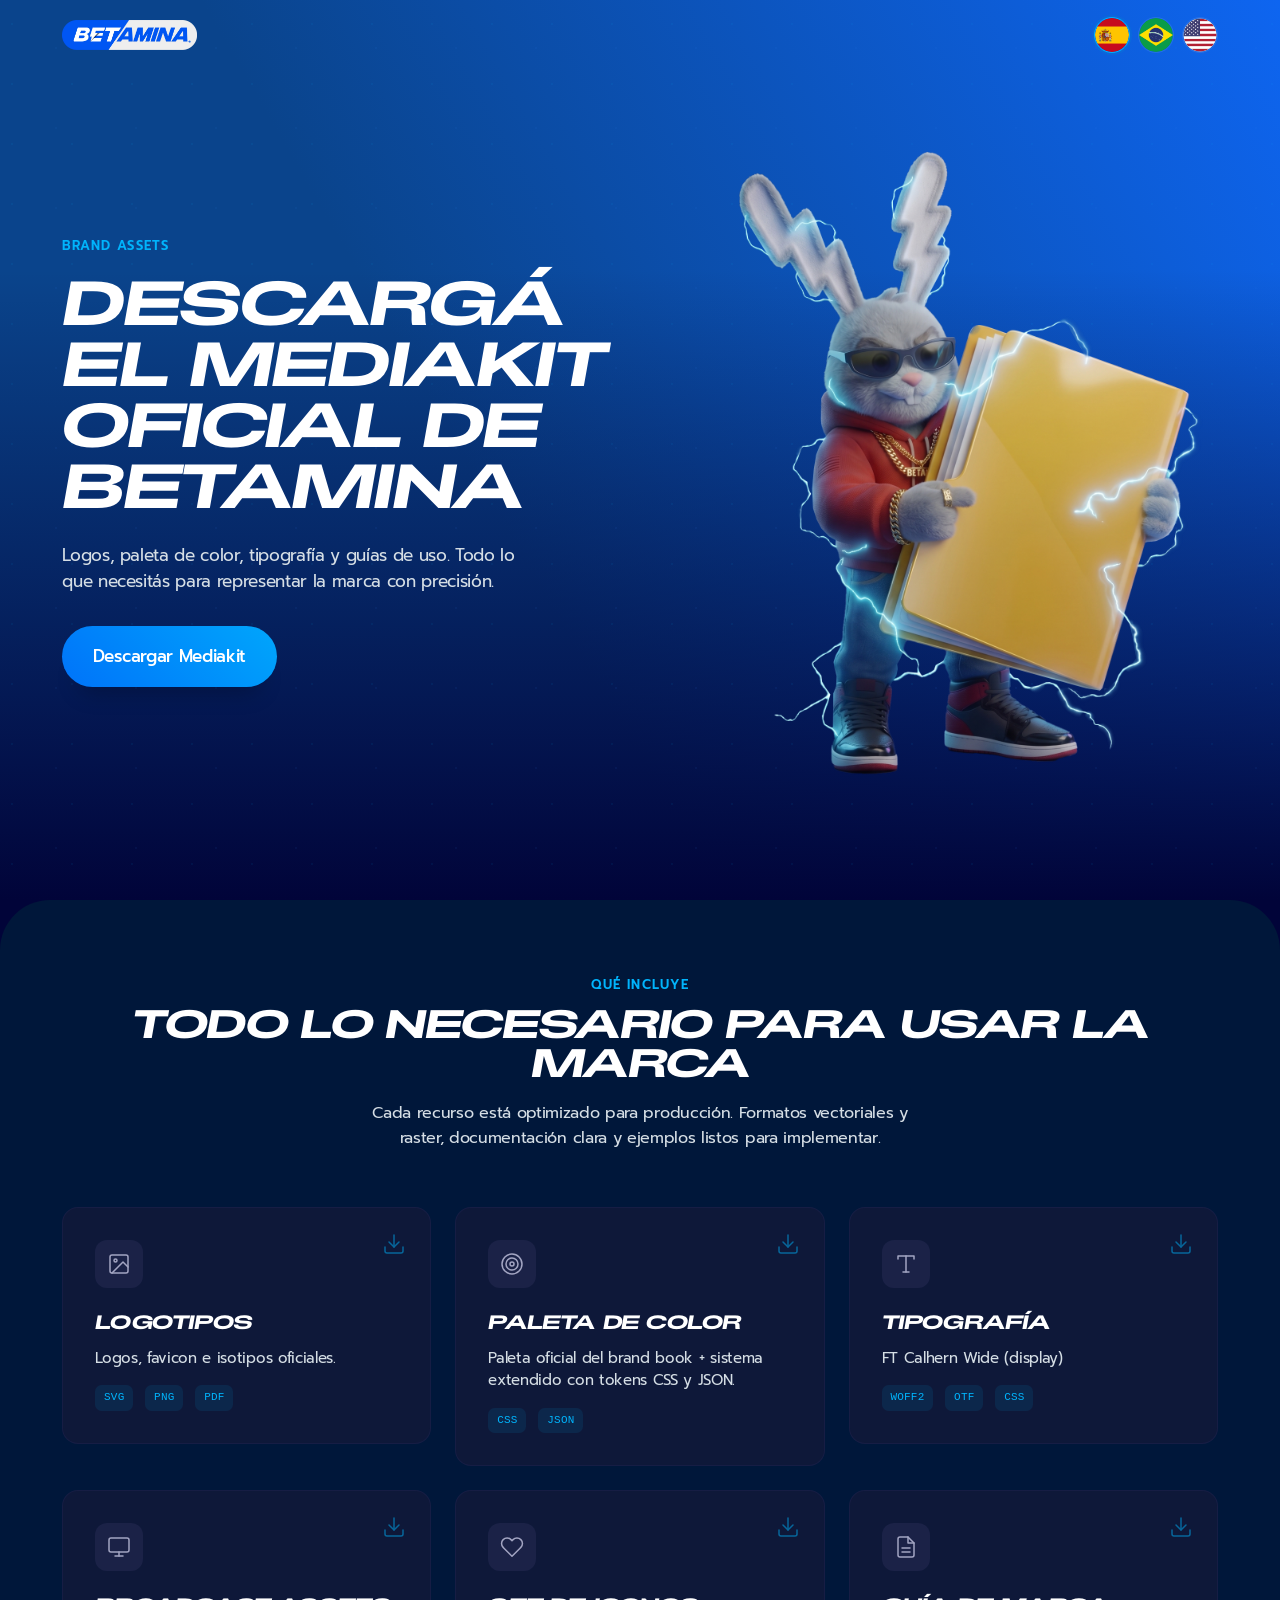
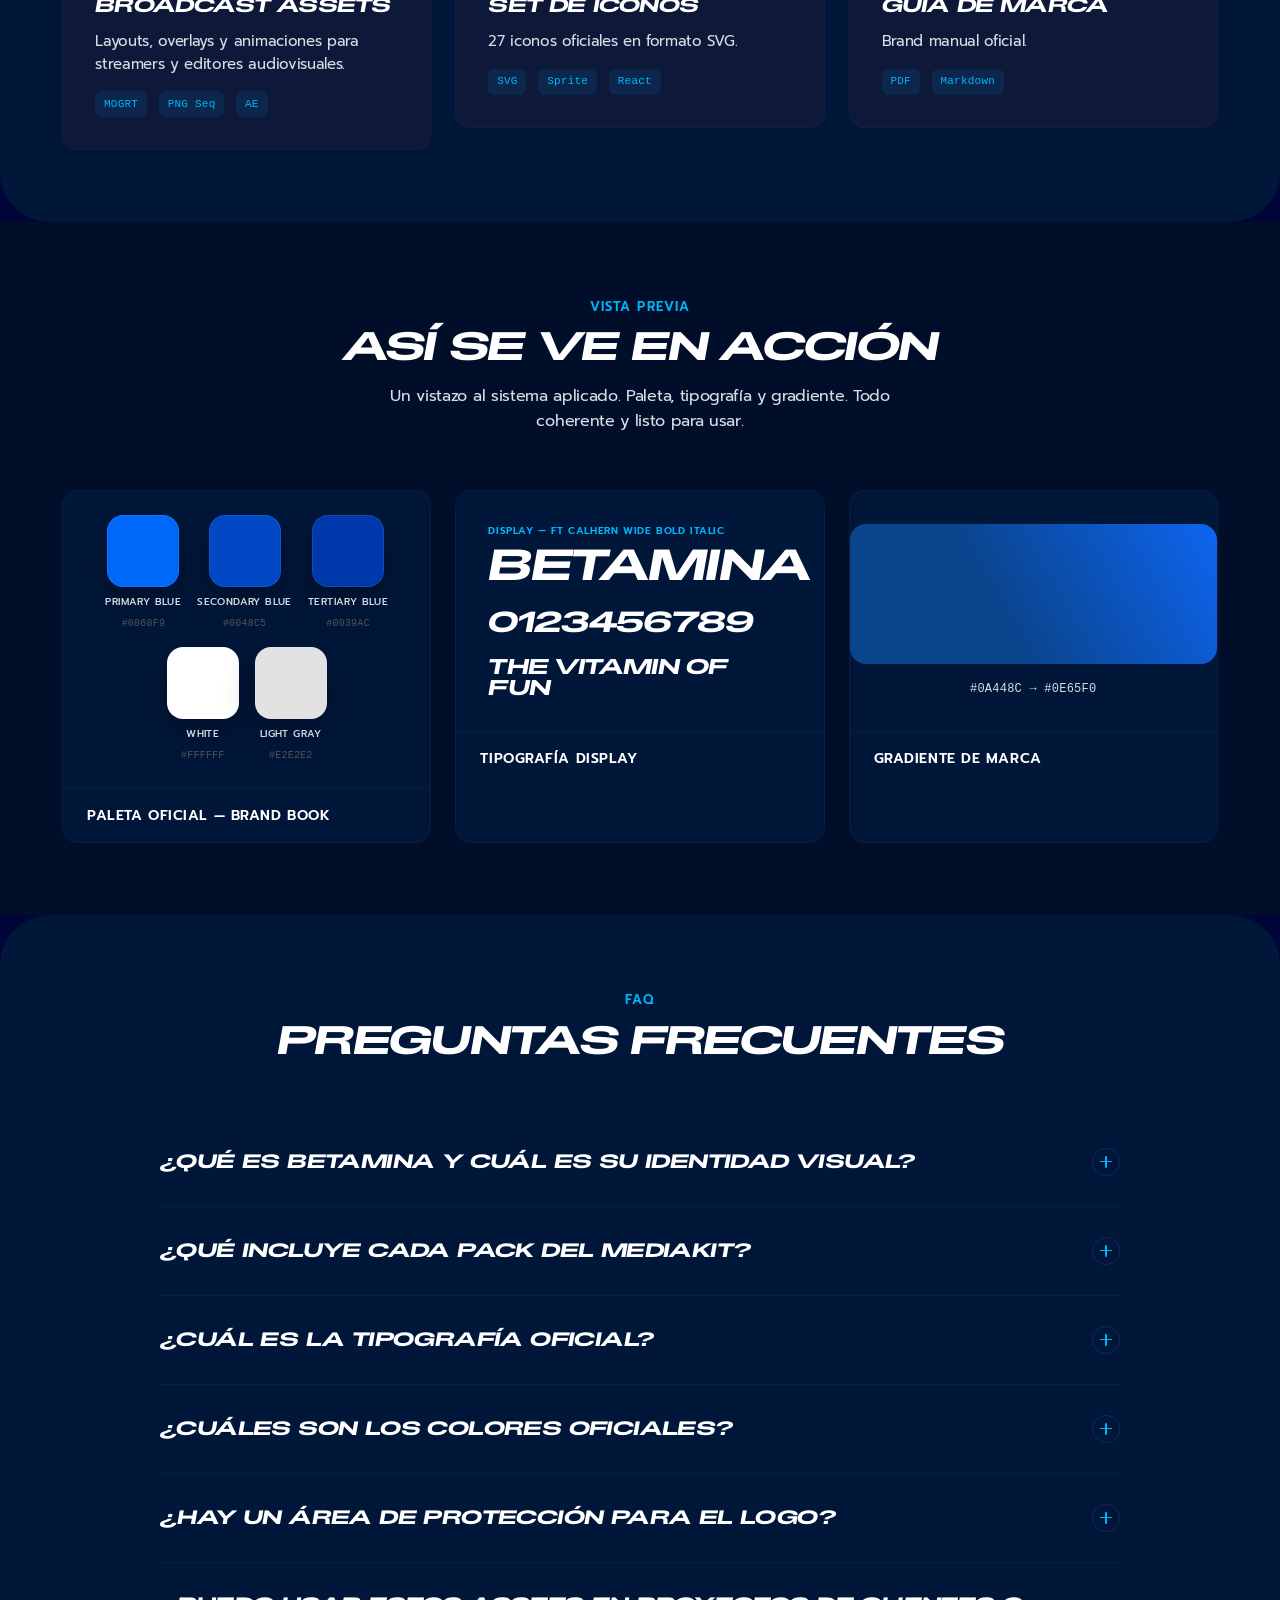
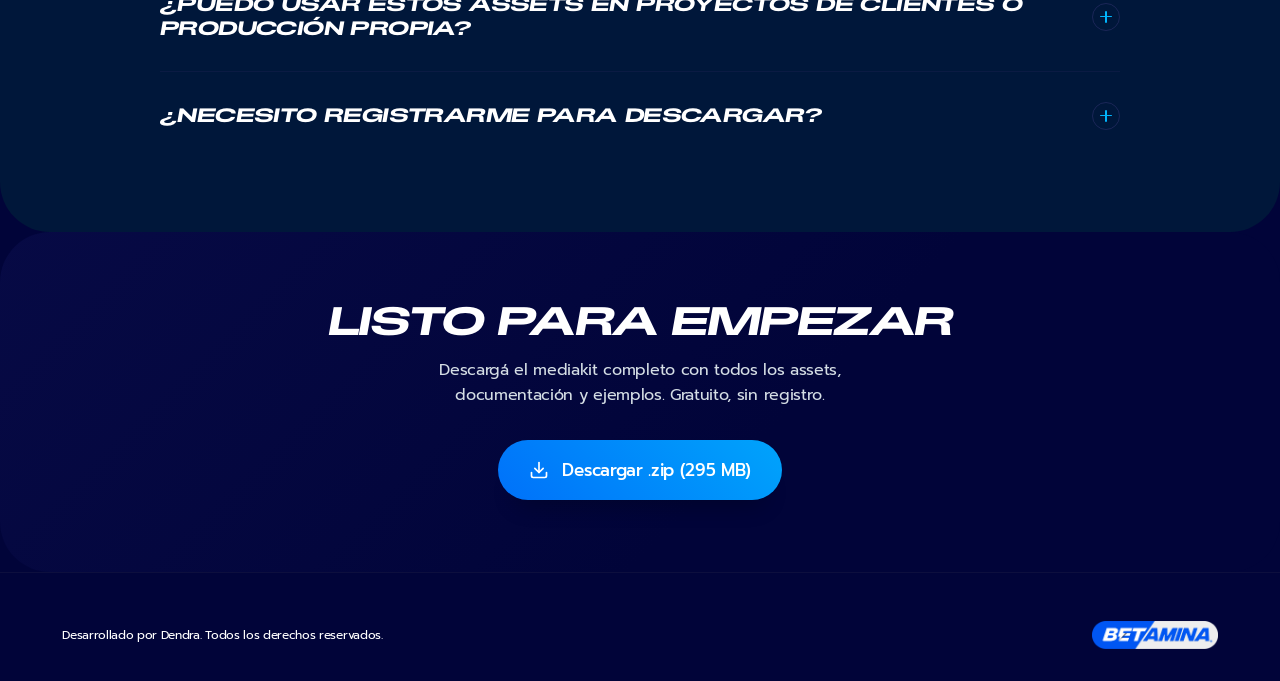
==== index.html @ 04c9ca5d "Mediakit Betamina: landing ES/EN/PT y packs de marca" ====
<!doctype html>
<html lang="es">
<head>
  <meta charset="utf-8" />
  <meta name="viewport" content="width=device-width, initial-scale=1" />
  <title>Mediakit — Betamina</title>
  <link rel="preconnect" href="https://fonts.googleapis.com" />
  <link rel="preconnect" href="https://fonts.gstatic.com" crossorigin />
  <link href="https://fonts.googleapis.com/css2?family=Prompt:ital,wght@0,400;0,500;0,600;0,700;1,400;1,600&display=swap" rel="stylesheet" />
  <link rel="icon" type="image/png" href="favicon.png" />
  <style>
    @font-face {
      font-family: 'FT Calhern Wide';
      src: url('mox3ccjl-FTCalhern-WideBold.otf') format('opentype');
      font-weight: 700; font-style: normal; font-display: swap;
    }
    @font-face {
      font-family: 'FT Calhern Wide';
      src: url('mox3ccjl-FTCalhern-WideBoldItalic.otf') format('opentype');
      font-weight: 700; font-style: italic; font-display: swap;
    }
    @font-face {
      font-family: 'FT Calhern Wide';
      src: url('mox3ccju-FTCalhern-WideSemibold.otf') format('opentype');
      font-weight: 600; font-style: normal; font-display: swap;
    }
    @font-face {
      font-family: 'FT Calhern Wide';
      src: url('mox3ccju-FTCalhern-WideSemiboldItalic.otf') format('opentype');
      font-weight: 600; font-style: italic; font-display: swap;
    }

    :root {
      --brand-blue-primary:   #0068F9;
      --brand-blue-secondary: #0048C5;
      --brand-blue-tertiary:  #0039AC;
      --brand-white:          #FFFFFF;
      --brand-light-gray:     #E2E2E2;
      --color-primary-900:  #010439;
      --color-secondary-400:#00B4FC;
      --color-alternate-300:#3889FA;
      --color-alternate-400:#01448C;
      --color-alternate-600:#002e75;
      --color-alternate-800:#00173A;
      --color-alternate-900:#000E29;
      --color-neutral-100:  var(--brand-white);
      --color-neutral-500:  #525252;
      --color-hover:        #9831fd;
      --bg:                 var(--color-primary-900);
      --surface:            var(--color-alternate-800);
      --surface-alt:        var(--color-alternate-900);
      --fg:                 var(--color-neutral-100);
      --fg-body:            #D5DEE5;
      --muted:              var(--color-neutral-500);
      --border:             var(--color-alternate-600);
      --accent:             var(--color-secondary-400);
      --accent-hover:       var(--color-hover);
      --font-display: 'FT Calhern Wide', 'Oswald', 'Impact', 'Arial Narrow', sans-serif;
      --font-body:    'Prompt', -apple-system, BlinkMacSystemFont, 'Segoe UI', sans-serif;
      --font-mono:    'JetBrains Mono', 'IBM Plex Mono', ui-monospace, Menlo, monospace;
      --separator-y: clamp(5rem, 8vh, 14rem);
      --separator-x: clamp(1.8rem, 4.86vw, 7.5rem);
      --sections-br: clamp(3rem, 4vw, 5rem);
      --header-h:    5.6rem;
      --wrapper:     168rem;
      --gradient-start: #0A448C;
      --gradient-end:   #0E65F0;
      --btn-gradient:   linear-gradient(45deg, var(--brand-blue-primary), var(--color-secondary-400), var(--color-hover));
      --hero-gradient:  linear-gradient(60deg, var(--gradient-start) 40%, var(--gradient-end));
    }

    *, *::before, *::after { box-sizing: border-box; margin: 0; padding: 0; }
    html { font-size: 62.5%; scroll-behavior: smooth; }

    body {
      font-family: var(--font-body); font-size: 1.6rem; font-weight: 400;
      line-height: 1.55; letter-spacing: -0.02em; color: var(--fg-body);
      background: var(--bg); -webkit-font-smoothing: antialiased; overflow-x: hidden;
    }

    .u-heading {
      font-family: var(--font-display); font-weight: 700; font-style: italic;
      text-transform: uppercase; letter-spacing: -0.04em; line-height: 0.95; color: var(--fg);
    }
    .u-text {
      font-size: clamp(1.6rem, 1.11vw, 1.8rem); font-weight: 400;
      line-height: 1.55; letter-spacing: -0.02em; color: var(--fg-body);
    }
    .u-text strong { font-weight: 600; color: var(--fg); }

    .c-btn {
      display: inline-flex; align-items: center; justify-content: center; gap: 0.8em;
      font-family: var(--font-body); font-size: clamp(1.5rem, 1.11vw, 1.7rem); font-weight: 500;
      color: var(--color-neutral-100); text-decoration: none;
      background: var(--btn-gradient); background-size: 300% 300%; background-position: 0% 50%;
      border: none; border-radius: 2em; padding: 0.85em 1.3em; min-height: 4.8rem; cursor: pointer;
      box-shadow: 0 1.3em 1.3em -1em hsl(0 0% 0% / 25%);
      transition: background 350ms ease-out, background-position 350ms ease-out, transform 250ms ease-out, box-shadow 250ms ease-out;
    }
    .c-btn:hover { background-position: 100% 50%; transform: translateY(-2px); box-shadow: 0 1.6em 1.6em -1em hsl(0 0% 0% / 28%); }
    .c-btn--lg { font-size: clamp(1.7rem, 1.32vw, 2rem); padding: 1em 1.8em; min-height: 5.6rem; }

    .c-header {
      position: fixed; top: 0; left: 0; width: 100%; height: var(--header-h); z-index: 100;
      display: flex; align-items: center; padding: 0 var(--separator-x); transition: background 300ms ease;
    }
    .c-header.scrolled {
      background: hsl(237 97% 12% / 85%); backdrop-filter: blur(2rem);
      -webkit-backdrop-filter: blur(2rem); border-bottom: 1px solid hsl(237 50% 22% / 40%);
    }
    .c-header__inner {
      display: flex; align-items: center; justify-content: space-between;
      width: 100%; max-width: var(--wrapper); margin: 0 auto;
    }
    .c-header__logo { display: flex; align-items: center; }
    .c-header__lang { display: flex; align-items: center; gap: 0.8rem; }
    .c-header__lang-btn {
      width: 3.6rem; height: 3.6rem; border-radius: 50%; border: 1.5px solid hsl(0 0% 100% / 10%);
      display: flex; align-items: center; justify-content: center;
      cursor: pointer; transition: border-color 250ms ease, background 250ms ease;
      text-decoration: none; overflow: hidden; background: transparent; padding: 0;
    }
    .c-header__lang-btn img { width: 100%; height: 100%; object-fit: cover; border-radius: 50%; }
    .c-header__lang-btn:hover { border-color: var(--color-secondary-400); }
    .c-header__lang-btn.active { border-color: var(--color-secondary-400); box-shadow: 0 0 0 2px hsl(197 100% 40% / 20%); }

    .s-hero {
      position: relative; min-height: 100svh; display: flex; align-items: center;
      padding: calc(var(--header-h) + 3rem) var(--separator-x) 8rem; overflow: hidden;
    }
    .s-hero__bg { position: absolute; inset: 0; z-index: 0; }
    .s-hero__bg--angle { position: absolute; inset: 0; background: var(--hero-gradient); }
    .s-hero__bg--fade { position: absolute; inset: 0; background: linear-gradient(180deg, transparent 30%, var(--color-primary-900)); }
    .s-hero__pattern {
      position: absolute; inset: 0; opacity: 0.06;
      background-image: radial-gradient(circle at 20% 40%, var(--color-secondary-400) 1px, transparent 1px),
                        radial-gradient(circle at 70% 60%, var(--color-alternate-300) 1px, transparent 1px);
      background-size: 6rem 6rem, 8rem 8rem;
    }
    .s-hero__content {
      position: relative; z-index: 1; max-width: var(--wrapper); margin: 0 auto;
      width: 100%; display: grid; grid-template-columns: 1fr; gap: 4rem; align-items: center;
    }
    .s-hero__text { max-width: 64rem; }
    .s-hero__eyebrow {
      display: inline-block; font-family: var(--font-body); font-size: 1.3rem;
      font-weight: 600; text-transform: uppercase; letter-spacing: 0.08em;
      color: var(--color-secondary-400); margin-bottom: 2rem;
    }
    .s-hero__headline { font-size: clamp(3.8rem, 5vw, 6.4rem); margin-bottom: 2.4rem; }
    .s-hero__deck { font-size: clamp(1.7rem, 1.32vw, 2rem); max-width: 48rem; margin-bottom: 3.2rem; line-height: 1.5; }
    .s-hero__visual { display: flex; align-items: center; justify-content: center; }
    .s-hero__img { width: 100%; max-width: 52rem; height: auto; display: block; border-radius: 2rem; }

    .s-section { padding: var(--separator-y) var(--separator-x); position: relative; }
    .s-section__inner { max-width: var(--wrapper); margin: 0 auto; }
    .s-section__header { text-align: center; margin-bottom: 5.6rem; }
    .s-section__eyebrow {
      display: inline-block; font-family: var(--font-body); font-size: 1.3rem;
      font-weight: 600; text-transform: uppercase; letter-spacing: 0.08em;
      color: var(--color-secondary-400); margin-bottom: 1.2rem;
    }
    .s-section__title { font-size: clamp(3rem, 3.2vw, 4.8rem); margin-bottom: 1.6rem; }
    .s-section__sub { font-size: clamp(1.6rem, 1.11vw, 1.8rem); max-width: 56rem; margin: 0 auto; color: var(--fg-body); }

    .s-contents { background: var(--surface); border-radius: var(--sections-br); }
    .s-contents .grid { display: grid; grid-template-columns: 1fr; gap: 2.4rem; }

    .card-link { text-decoration: none; color: inherit; display: block; cursor: pointer; }
    .card {
      background: hsl(237 40% 16% / 60%); border: 1px solid hsl(237 40% 24% / 40%);
      border-radius: 1.6rem; padding: 3.2rem; position: relative;
      transition: border-color 300ms ease, transform 300ms ease;
    }
    .card-link:hover .card { border-color: var(--color-secondary-400); transform: translateY(-3px); }
    .card-link.downloading .card { opacity: 0.5; pointer-events: none; }
    .card-link.downloading .card::after {
      content: 'Descargando…'; position: absolute; inset: 0; display: flex;
      align-items: center; justify-content: center; font-family: var(--font-body);
      font-size: 1.6rem; font-weight: 600; color: var(--accent);
      background: hsl(237 40% 16% / 80%); border-radius: 1.6rem;
    }
    .card__icon {
      width: 4.8rem; height: 4.8rem; border-radius: 1.2rem; background: hsl(237 35% 25% / 50%);
      display: flex; align-items: center; justify-content: center; margin-bottom: 2rem;
      font-size: 2rem; color: hsl(237 20% 70%);
    }
    .card__title {
      font-family: var(--font-display); font-weight: 700; font-style: italic;
      text-transform: uppercase; font-size: 2rem; letter-spacing: -0.04em;
      color: var(--fg); margin-bottom: 0.8rem;
    }
    .card__desc { font-size: 1.5rem; color: var(--fg-body); line-height: 1.5; }
    .card__meta { display: flex; gap: 1.2rem; margin-top: 1.6rem; flex-wrap: wrap; }
    .card__tag {
      font-family: var(--font-mono); font-size: 1.1rem; color: var(--color-secondary-400);
      background: hsl(197 100% 40% / 12%); padding: 0.4em 0.8em; border-radius: 0.6em; letter-spacing: 0.02em;
    }
    .card__dl-icon {
      position: absolute; top: 2.4rem; right: 2.4rem; width: 2.4rem; height: 2.4rem;
      color: var(--color-secondary-400); opacity: 0.5; transition: opacity 300ms ease;
    }
    .card-link:hover .card__dl-icon { opacity: 1; }

    .s-faq { background: var(--surface); border-radius: var(--sections-br); }
    .s-faq__list { max-width: 96rem; margin: 0 auto; }
    .s-faq details { border-bottom: 1px solid hsl(237 40% 24% / 30%); }
    .s-faq details:last-child { border-bottom: none; }
    .s-faq summary {
      display: flex; align-items: center; justify-content: space-between; gap: 2rem;
      padding: 3rem 0; cursor: pointer; list-style: none;
      font-family: var(--font-display); font-weight: 700; font-style: italic;
      text-transform: uppercase; font-size: 2rem; letter-spacing: -0.03em;
      color: var(--fg); line-height: 1.2; transition: color 250ms ease;
    }
    .s-faq summary::-webkit-details-marker { display: none; }
    .s-faq summary::marker { display: none; content: none; }
    .s-faq summary:hover { color: var(--color-secondary-400); }
    .s-faq summary .indicator {
      flex-shrink: 0; width: 2.8rem; height: 2.8rem; border-radius: 50%;
      border: 1.5px solid hsl(237 40% 30% / 60%);
      display: flex; align-items: center; justify-content: center;
      transition: border-color 250ms ease, background 250ms ease;
    }
    .s-faq summary .indicator::before,
    .s-faq summary .indicator::after {
      content: ''; position: absolute; background: var(--color-secondary-400);
      transition: transform 300ms ease;
    }
    .s-faq summary .indicator::before {
      width: 1.2rem; height: 1.5px; border-radius: 1px;
    }
    .s-faq summary .indicator::after {
      width: 1.5px; height: 1.2rem; border-radius: 1px;
    }
    .s-faq details[open] summary .indicator::after { transform: rotate(90deg); }
    .s-faq details[open] summary { color: var(--color-secondary-400); }
    .s-faq details[open] summary .indicator { border-color: var(--color-secondary-400); background: hsl(197 100% 40% / 10%); }
    .s-faq__a { padding: 0 0 3rem; font-size: 1.5rem; color: var(--fg-body); line-height: 1.7; }

    .s-showcase { background: var(--color-alternate-900); }
    .s-showcase__grid { display: grid; grid-template-columns: 1fr; gap: 2.4rem; }
    .showcase-card {
      border-radius: 1.6rem; overflow: hidden; background: var(--surface);
      border: 1px solid hsl(237 40% 24% / 30%);
    }
    .showcase-card__preview { padding: 0; min-height: 24rem; display: flex; align-items: center; justify-content: center; }
    .showcase-card__label {
      padding: 1.6rem 2.4rem; font-family: var(--font-body); font-size: 1.4rem;
      font-weight: 600; color: var(--fg); text-transform: uppercase; letter-spacing: 0.04em;
      border-top: 1px solid hsl(237 40% 24% / 30%);
    }

    .palette-swatch { display: flex; flex-direction: column; align-items: center; gap: 0.8rem; }
    .palette-swatch__chip {
      width: 7.2rem; height: 7.2rem; border-radius: 1.6rem;
      box-shadow: 0 0.8em 2em hsl(0 0% 0% / 30%); border: 1px solid hsl(0 0% 100% / 8%);
    }
    .palette-swatch__name {
      font-family: var(--font-body); font-size: 1rem; font-weight: 500;
      text-transform: uppercase; letter-spacing: 0.04em; color: var(--fg-body); text-align: center; line-height: 1.3;
    }
    .palette-swatch__hex {
      font-family: var(--font-mono); font-size: 1rem; color: var(--muted); letter-spacing: 0.02em;
    }

    .type-sample { padding: 3.2rem; display: flex; flex-direction: column; gap: 2rem; width: 100%; }
    .type-sample__display {
      font-family: var(--font-display); font-weight: 700; font-style: italic;
      font-size: clamp(3.2rem, 3.5vw, 4.8rem); line-height: 0.95;
      text-transform: uppercase; letter-spacing: -0.04em; color: var(--fg);
    }
    .type-sample__display-label {
      font-family: var(--font-body); font-size: 1rem; font-weight: 600;
      text-transform: uppercase; letter-spacing: 0.06em; color: var(--color-secondary-400); margin-bottom: -1.2rem;
    }

    .s-cta {
      position: relative; background: var(--color-primary-900);
      border-radius: var(--sections-br); overflow: hidden;
    }
    .s-cta__bg { position: absolute; inset: 0; background: linear-gradient(135deg, hsl(237 70% 20% / 40%), transparent 60%); pointer-events: none; }
    .s-cta .s-section__inner { position: relative; z-index: 1; display: flex; flex-direction: column; align-items: center; text-align: center; }
    .s-cta__title { font-size: clamp(2.6rem, 3.2vw, 4.8rem); margin-bottom: 1.6rem; }
    .s-cta__sub { max-width: 48rem; margin-bottom: 3.2rem; }
    .s-cta__actions { display: flex; flex-wrap: wrap; gap: 1.6rem; justify-content: center; }

    .c-footer { padding: 4.8rem var(--separator-x) 3.2rem; border-top: 1px solid hsl(237 40% 20% / 40%); }
    .c-footer__inner { max-width: var(--wrapper); margin: 0 auto; display: flex; align-items: center; justify-content: space-between; }
    .c-footer__left { display: flex; flex-direction: column; gap: 0.8rem; }
    .c-footer__logo { display: flex; align-items: center; }
    .c-footer__copy { font-family: var(--font-body); font-size: 1.2rem; color: var(--fg); }

    @media (min-width: 768px) {
      .s-hero__content { grid-template-columns: 1fr 1fr; gap: 4rem; }
      .s-contents .grid { grid-template-columns: repeat(2, 1fr); }
      .s-showcase__grid { grid-template-columns: repeat(2, 1fr); }
    }
    @media (min-width: 980px) {
      .s-contents .grid { grid-template-columns: repeat(3, 1fr); }
      .s-showcase__grid { grid-template-columns: repeat(3, 1fr); }
    }
    @media (min-width: 1200px) {
      :root { --header-h: 7rem; }
      .s-hero__content { grid-template-columns: 1.1fr 0.9fr; }
    }
    @media (max-width: 767px) {
      .s-hero__img { max-width: 100%; }
      .c-footer__inner { flex-direction: column; gap: 2rem; text-align: center; }
      .c-footer__left { align-items: center; }
    }
  </style>
</head>
<body>

  <header class="c-header" id="header">
    <div class="c-header__inner">
      <a href="#" class="c-header__logo">
        <img src="logo-betamina.webp" alt="Logotipo Betamina" style="height:3rem;width:auto;display:block;" />
      </a>
      <div class="c-header__lang">
        <a href="index.html" class="c-header__lang-btn active" title="Español">
          <img src="flag-es.png" alt="Bandera España — Español" />
        </a>
        <a href="index-pt.html" class="c-header__lang-btn" title="Português">
          <img src="flag-pt.png" alt="Bandera Brasil — Português" />
        </a>
        <a href="index-en.html" class="c-header__lang-btn" title="English">
          <img src="flag-en.png" alt="Bandera Estados Unidos — English" />
        </a>
      </div>
    </div>
  </header>

  <section class="s-hero" data-od-id="hero">
    <div class="s-hero__bg">
      <div class="s-hero__bg--angle"></div>
      <div class="s-hero__bg--fade"></div>
      <div class="s-hero__pattern"></div>
    </div>
    <div class="s-hero__content">
      <div class="s-hero__text">
        <span class="s-hero__eyebrow">Brand Assets</span>
        <h1 class="u-heading s-hero__headline">Descargá el mediakit oficial de Betamina</h1>
        <p class="u-text s-hero__deck">Logos, paleta de color, tipografía y guías de uso. Todo lo que necesitás para representar la marca con precisión.</p>
        <a href="#cta" class="c-btn c-btn--lg">Descargar Mediakit</a>
      </div>
      <div class="s-hero__visual">
        <img src="hero-mediakit.png" alt="Mockup del Mediakit Betamina" class="s-hero__img" />
      </div>
    </div>
  </section>

  <section class="s-section s-contents" id="contents" data-od-id="contents">
    <div class="s-section__inner">
      <div class="s-section__header">
        <span class="s-section__eyebrow">Qué incluye</span>
        <h2 class="u-heading s-section__title">Todo lo necesario para usar la marca</h2>
        <p class="u-text s-section__sub">Cada recurso está optimizado para producción. Formatos vectoriales y raster, documentación clara y ejemplos listos para implementar.</p>
      </div>
      <div class="grid">

        <a class="card-link" href="downloads/Logos_betamina.zip" data-dl="Logotipos">
          <div class="card">
            <svg class="card__dl-icon" width="24" height="24" viewBox="0 0 24 24" fill="none" stroke="currentColor" stroke-width="1.5" stroke-linecap="round" stroke-linejoin="round"><path d="M21 15v4a2 2 0 01-2 2H5a2 2 0 01-2-2v-4"/><polyline points="7 10 12 15 17 10"/><line x1="12" y1="15" x2="12" y2="3"/></svg>
            <div class="card__icon">
              <svg width="24" height="24" viewBox="0 0 24 24" fill="none" stroke="currentColor" stroke-width="1.5" stroke-linecap="round" stroke-linejoin="round"><rect x="3" y="3" width="18" height="18" rx="2"/><circle cx="8.5" cy="8.5" r="1.5"/><polyline points="21 15 16 10 5 21"/></svg>
            </div>
            <div class="card__title">Logotipos</div>
            <div class="card__desc">Logos, favicon e isotipos oficiales.</div>
            <div class="card__meta">
              <span class="card__tag">SVG</span><span class="card__tag">PNG</span><span class="card__tag">PDF</span>
            </div>
          </div>
        </a>

        <a class="card-link" href="downloads/Paleta_de_colores.zip" data-dl="Paleta de Color">
          <div class="card">
            <svg class="card__dl-icon" width="24" height="24" viewBox="0 0 24 24" fill="none" stroke="currentColor" stroke-width="1.5" stroke-linecap="round" stroke-linejoin="round"><path d="M21 15v4a2 2 0 01-2 2H5a2 2 0 01-2-2v-4"/><polyline points="7 10 12 15 17 10"/><line x1="12" y1="15" x2="12" y2="3"/></svg>
            <div class="card__icon">
              <svg width="24" height="24" viewBox="0 0 24 24" fill="none" stroke="currentColor" stroke-width="1.5" stroke-linecap="round" stroke-linejoin="round"><circle cx="12" cy="12" r="10"/><circle cx="12" cy="12" r="6"/><circle cx="12" cy="12" r="2"/></svg>
            </div>
            <div class="card__title">Paleta de Color</div>
            <div class="card__desc">Paleta oficial del brand book + sistema extendido con tokens CSS y JSON.</div>
            <div class="card__meta">
              <span class="card__tag">CSS</span><span class="card__tag">JSON</span>
            </div>
          </div>
        </a>

        <a class="card-link" href="downloads/FTCalhern.zip" data-dl="Tipografía">
          <div class="card">
            <svg class="card__dl-icon" width="24" height="24" viewBox="0 0 24 24" fill="none" stroke="currentColor" stroke-width="1.5" stroke-linecap="round" stroke-linejoin="round"><path d="M21 15v4a2 2 0 01-2 2H5a2 2 0 01-2-2v-4"/><polyline points="7 10 12 15 17 10"/><line x1="12" y1="15" x2="12" y2="3"/></svg>
            <div class="card__icon">
              <svg width="24" height="24" viewBox="0 0 24 24" fill="none" stroke="currentColor" stroke-width="1.5" stroke-linecap="round" stroke-linejoin="round"><polyline points="4 7 4 4 20 4 20 7"/><line x1="9" y1="20" x2="15" y2="20"/><line x1="12" y1="4" x2="12" y2="20"/></svg>
            </div>
            <div class="card__title">Tipografía</div>
            <div class="card__desc">FT Calhern Wide (display)</div>
            <div class="card__meta">
              <span class="card__tag">WOFF2</span><span class="card__tag">OTF</span><span class="card__tag">CSS</span>
            </div>
          </div>
        </a>

        <a class="card-link" href="downloads/Broadcast Assets.zip" data-dl="Broadcast Assets">
          <div class="card">
            <svg class="card__dl-icon" width="24" height="24" viewBox="0 0 24 24" fill="none" stroke="currentColor" stroke-width="1.5" stroke-linecap="round" stroke-linejoin="round"><path d="M21 15v4a2 2 0 01-2 2H5a2 2 0 01-2-2v-4"/><polyline points="7 10 12 15 17 10"/><line x1="12" y1="15" x2="12" y2="3"/></svg>
            <div class="card__icon">
              <svg width="24" height="24" viewBox="0 0 24 24" fill="none" stroke="currentColor" stroke-width="1.5" stroke-linecap="round" stroke-linejoin="round"><rect x="2" y="3" width="20" height="14" rx="2"/><line x1="8" y1="21" x2="16" y2="21"/><line x1="12" y1="17" x2="12" y2="21"/></svg>
            </div>
            <div class="card__title">Broadcast Assets</div>
            <div class="card__desc">Layouts, overlays y animaciones para streamers y editores audiovisuales.</div>
            <div class="card__meta">
              <span class="card__tag">MOGRT</span><span class="card__tag">PNG Seq</span><span class="card__tag">AE</span>
            </div>
          </div>
        </a>

        <a class="card-link" href="downloads/Iconos Betamina.zip" data-dl="Iconos">
          <div class="card">
            <svg class="card__dl-icon" width="24" height="24" viewBox="0 0 24 24" fill="none" stroke="currentColor" stroke-width="1.5" stroke-linecap="round" stroke-linejoin="round"><path d="M21 15v4a2 2 0 01-2 2H5a2 2 0 01-2-2v-4"/><polyline points="7 10 12 15 17 10"/><line x1="12" y1="15" x2="12" y2="3"/></svg>
            <div class="card__icon">
              <svg width="24" height="24" viewBox="0 0 24 24" fill="none" stroke="currentColor" stroke-width="1.5" stroke-linecap="round" stroke-linejoin="round"><path d="M20.84 4.61a5.5 5.5 0 00-7.78 0L12 5.67l-1.06-1.06a5.5 5.5 0 00-7.78 7.78l1.06 1.06L12 21.23l7.78-7.78 1.06-1.06a5.5 5.5 0 000-7.78z"/></svg>
            </div>
            <div class="card__title">Set de Iconos</div>
            <div class="card__desc">27 iconos oficiales en formato SVG.</div>
            <div class="card__meta">
              <span class="card__tag">SVG</span><span class="card__tag">Sprite</span><span class="card__tag">React</span>
            </div>
          </div>
        </a>

        <a class="card-link" href="downloads/Manuales de marca.zip" data-dl="Guía de Marca">
          <div class="card">
            <svg class="card__dl-icon" width="24" height="24" viewBox="0 0 24 24" fill="none" stroke="currentColor" stroke-width="1.5" stroke-linecap="round" stroke-linejoin="round"><path d="M21 15v4a2 2 0 01-2 2H5a2 2 0 01-2-2v-4"/><polyline points="7 10 12 15 17 10"/><line x1="12" y1="15" x2="12" y2="3"/></svg>
            <div class="card__icon">
              <svg width="24" height="24" viewBox="0 0 24 24" fill="none" stroke="currentColor" stroke-width="1.5" stroke-linecap="round" stroke-linejoin="round"><path d="M14 2H6a2 2 0 00-2 2v16a2 2 0 002 2h12a2 2 0 002-2V8z"/><polyline points="14 2 14 8 20 8"/><line x1="16" y1="13" x2="8" y2="13"/><line x1="16" y1="17" x2="8" y2="17"/></svg>
            </div>
            <div class="card__title">Guía de Marca</div>
            <div class="card__desc">Brand manual oficial.</div>
            <div class="card__meta">
              <span class="card__tag">PDF</span><span class="card__tag">Markdown</span>
            </div>
          </div>
        </a>

      </div>
    </div>
  </section>

  <section class="s-section s-showcase" id="showcase" data-od-id="showcase">
    <div class="s-section__inner">
      <div class="s-section__header">
        <span class="s-section__eyebrow">Vista previa</span>
        <h2 class="u-heading s-section__title">Así se ve en acción</h2>
        <p class="u-text s-section__sub">Un vistazo al sistema aplicado. Paleta, tipografía y gradiente. Todo coherente y listo para usar.</p>
      </div>
      <div class="s-showcase__grid">

        <div class="showcase-card">
          <div class="showcase-card__preview" style="padding:2.4rem;">
            <div style="display:flex;flex-wrap:wrap;gap:1.6rem;justify-content:center;">
              <div class="palette-swatch">
                <div class="palette-swatch__chip" style="background:#0068F9"></div>
                <span class="palette-swatch__name">Primary Blue</span>
                <span class="palette-swatch__hex">#0068F9</span>
              </div>
              <div class="palette-swatch">
                <div class="palette-swatch__chip" style="background:#0048C5"></div>
                <span class="palette-swatch__name">Secondary Blue</span>
                <span class="palette-swatch__hex">#0048C5</span>
              </div>
              <div class="palette-swatch">
                <div class="palette-swatch__chip" style="background:#0039AC"></div>
                <span class="palette-swatch__name">Tertiary Blue</span>
                <span class="palette-swatch__hex">#0039AC</span>
              </div>
              <div class="palette-swatch">
                <div class="palette-swatch__chip" style="background:#FFFFFF"></div>
                <span class="palette-swatch__name">White</span>
                <span class="palette-swatch__hex">#FFFFFF</span>
              </div>
              <div class="palette-swatch">
                <div class="palette-swatch__chip" style="background:#E2E2E2"></div>
                <span class="palette-swatch__name">Light Gray</span>
                <span class="palette-swatch__hex">#E2E2E2</span>
              </div>
            </div>
          </div>
          <div class="showcase-card__label">Paleta Oficial — Brand Book</div>
        </div>

        <div class="showcase-card">
          <div class="showcase-card__preview">
            <div class="type-sample">
              <span class="type-sample__display-label">Display — FT Calhern Wide Bold Italic</span>
              <div class="type-sample__display">Betamina</div>
              <div class="type-sample__display" style="font-size:clamp(2rem,2.5vw,3rem);">0123456789</div>
              <div class="type-sample__display" style="font-size:clamp(1.6rem,2vw,2.2rem);">THE VITAMIN OF FUN</div>
            </div>
          </div>
          <div class="showcase-card__label">Tipografía Display</div>
        </div>

        <div class="showcase-card">
          <div class="showcase-card__preview" style="display:flex;align-items:center;justify-content:center;flex-direction:column;gap:1.6rem;">
            <div style="width:100%;height:14rem;border-radius:1.6rem;background:var(--hero-gradient);"></div>
            <span style="font-family:var(--font-mono);font-size:1.2rem;color:var(--fg-body);letter-spacing:0.02em;">#0A448C  →  #0E65F0</span>
          </div>
          <div class="showcase-card__label">Gradiente de Marca</div>
        </div>

      </div>
    </div>
  </section>

  <section class="s-section s-faq" data-od-id="faq">
    <div class="s-section__inner">
      <div class="s-section__header">
        <span class="s-section__eyebrow">FAQ</span>
        <h2 class="u-heading s-section__title">Preguntas Frecuentes</h2>
      </div>
      <div class="s-faq__list">

        <details>
          <summary>
            <span>¿Qué es Betamina y cuál es su identidad visual?</span>
            <span class="indicator" style="position:relative;"></span>
          </summary>
          <div class="s-faq__a">Betamina es una plataforma multisport y casino orientada al jugador LATAM. Su identidad se construye sobre un concepto energético: líneas dinámicas, diagonales agresivas, azules vibrantes y tipografía geométrica — todo diseñado para transmitir impulso, velocidad y diversión.</div>
        </details>

        <details>
          <summary>
            <span>¿Qué incluye cada pack del Mediakit?</span>
            <span class="indicator" style="position:relative;"></span>
          </summary>
          <div class="s-faq__a">Cada sección se descarga como un ZIP independiente con todos los archivos listos para producción:<br><br><strong>Logotipos</strong> → logos, favicon e isotipos oficiales en SVG, PNG y PDF<br><strong>Paleta de Color</strong> → brand book con tokens CSS y JSON<br><strong>Tipografía</strong> → FT Calhern Wide (display) en WOFF2 y OTF<br><strong>Broadcast Assets</strong> → layouts, overlays y animaciones para streamers en MOGRT, PNG seq y AE<br><strong>Set de Iconos</strong> → 27 iconos oficiales en formato SVG<br><strong>Guía de Marca</strong> → brand manual oficial en PDF y Markdown</div>
        </details>

        <details>
          <summary>
            <span>¿Cuál es la tipografía oficial?</span>
            <span class="indicator" style="position:relative;"></span>
          </summary>
          <div class="s-faq__a">La tipografía institucional es FT Calhern, una sans serif geométrica contemporánea. Se recomienda usarla exclusivamente en todas las comunicaciones oficiales para mantener coherencia del sistema visual.</div>
        </details>

        <details>
          <summary>
            <span>¿Cuáles son los colores oficiales?</span>
            <span class="indicator" style="position:relative;"></span>
          </summary>
          <div class="s-faq__a">La paleta principal se compone de tres azules y dos neutros:<br><br><strong>Primary Blue</strong> #0068F9 — Pantone 2727 C<br><strong>Secondary Blue</strong> #0048C5 — Pantone 293 C<br><strong>Tertiary Blue</strong> #0039AC — Pantone 294 C<br><strong>White</strong> #FFFFFF y <strong>Light Gray</strong> #E2E2E2 — Cool Gray 1 C</div>
        </details>

        <details>
          <summary>
            <span>¿Hay un área de protección para el logo?</span>
            <span class="indicator" style="position:relative;"></span>
          </summary>
          <div class="s-faq__a">Sí. El logo requiere un área libre definida por el módulo X (distancia entre la base de "BETAMINA" y el borde inferior del contenedor), aplicado a los cuatro lados. Ningún elemento gráfico debe invadir esa zona.</div>
        </details>

        <details>
          <summary>
            <span>¿Puedo usar estos assets en proyectos de clientes o producción propia?</span>
            <span class="indicator" style="position:relative;"></span>
          </summary>
          <div class="s-faq__a">Los recursos están optimizados para producción profesional — agencias, diseñadores y desarrolladores que trabajan con la marca. Todos los formatos son vectoriales o de alta resolución, listos para implementar sin ajustes adicionales.</div>
        </details>

        <details>
          <summary>
            <span>¿Necesito registrarme para descargar?</span>
            <span class="indicator" style="position:relative;"></span>
          </summary>
          <div class="s-faq__a">No. La descarga es gratuita y sin registro. Cada pack está disponible como ZIP individual o podés descargar todo el Mediakit completo (295 MB) desde la sección de descarga.</div>
        </details>

      </div>
    </div>
  </section>

  <section class="s-section s-cta" id="cta" data-od-id="cta">
    <div class="s-cta__bg"></div>
    <div class="s-section__inner">
      <h2 class="u-heading s-cta__title">Listo para empezar</h2>
      <p class="u-text s-cta__sub">Descargá el mediakit completo con todos los assets, documentación y ejemplos. Gratuito, sin registro.</p>
      <div class="s-cta__actions">
        <a href="downloads/Mediakit.zip" class="c-btn c-btn--lg js-dl" data-dl="Mediakit Completo">
          <svg width="20" height="20" viewBox="0 0 24 24" fill="none" stroke="currentColor" stroke-width="2" stroke-linecap="round" stroke-linejoin="round"><path d="M21 15v4a2 2 0 01-2 2H5a2 2 0 01-2-2v-4"/><polyline points="7 10 12 15 17 10"/><line x1="12" y1="15" x2="12" y2="3"/></svg>
          Descargar .zip (295 MB)
        </a>
      </div>
    </div>
  </section>

  <footer class="c-footer">
    <div class="c-footer__inner">
      <div class="c-footer__left">
        <div class="c-footer__copy">Desarrollado por Dendra. Todos los derechos reservados.</div>
      </div>
      <a href="#" class="c-footer__logo">
        <img src="logo-betamina.webp" alt="Logotipo Betamina" style="height:2.8rem;width:auto;display:block;" />
      </a>
    </div>
  </footer>

  <script>
    const header = document.getElementById('header');
    window.addEventListener('scroll', () => {
      header.classList.toggle('scrolled', window.scrollY > 48);
    }, { passive: true });

    function downloadFile(url, name) {
      return fetch(url)
        .then(res => { if (!res.ok) throw new Error('HTTP ' + res.status); return res.blob(); })
        .then(blob => {
          const blobUrl = URL.createObjectURL(blob);
          const a = document.createElement('a');
          a.href = blobUrl;
          a.download = name + '.zip';
          document.body.appendChild(a);
          a.click();
          document.body.removeChild(a);
          setTimeout(() => URL.revokeObjectURL(blobUrl), 1000);
        });
    }

    document.querySelectorAll('.card-link, .js-dl').forEach(el => {
      el.addEventListener('click', function(e) {
        e.preventDefault();
        const url = this.getAttribute('href');
        const name = this.getAttribute('data-dl');
        if (!url || url === '#') return;
        this.classList.add('downloading');
        downloadFile(url, name)
          .finally(() => { this.classList.remove('downloading'); });
      });
    });
  </script>

</body>
</html>
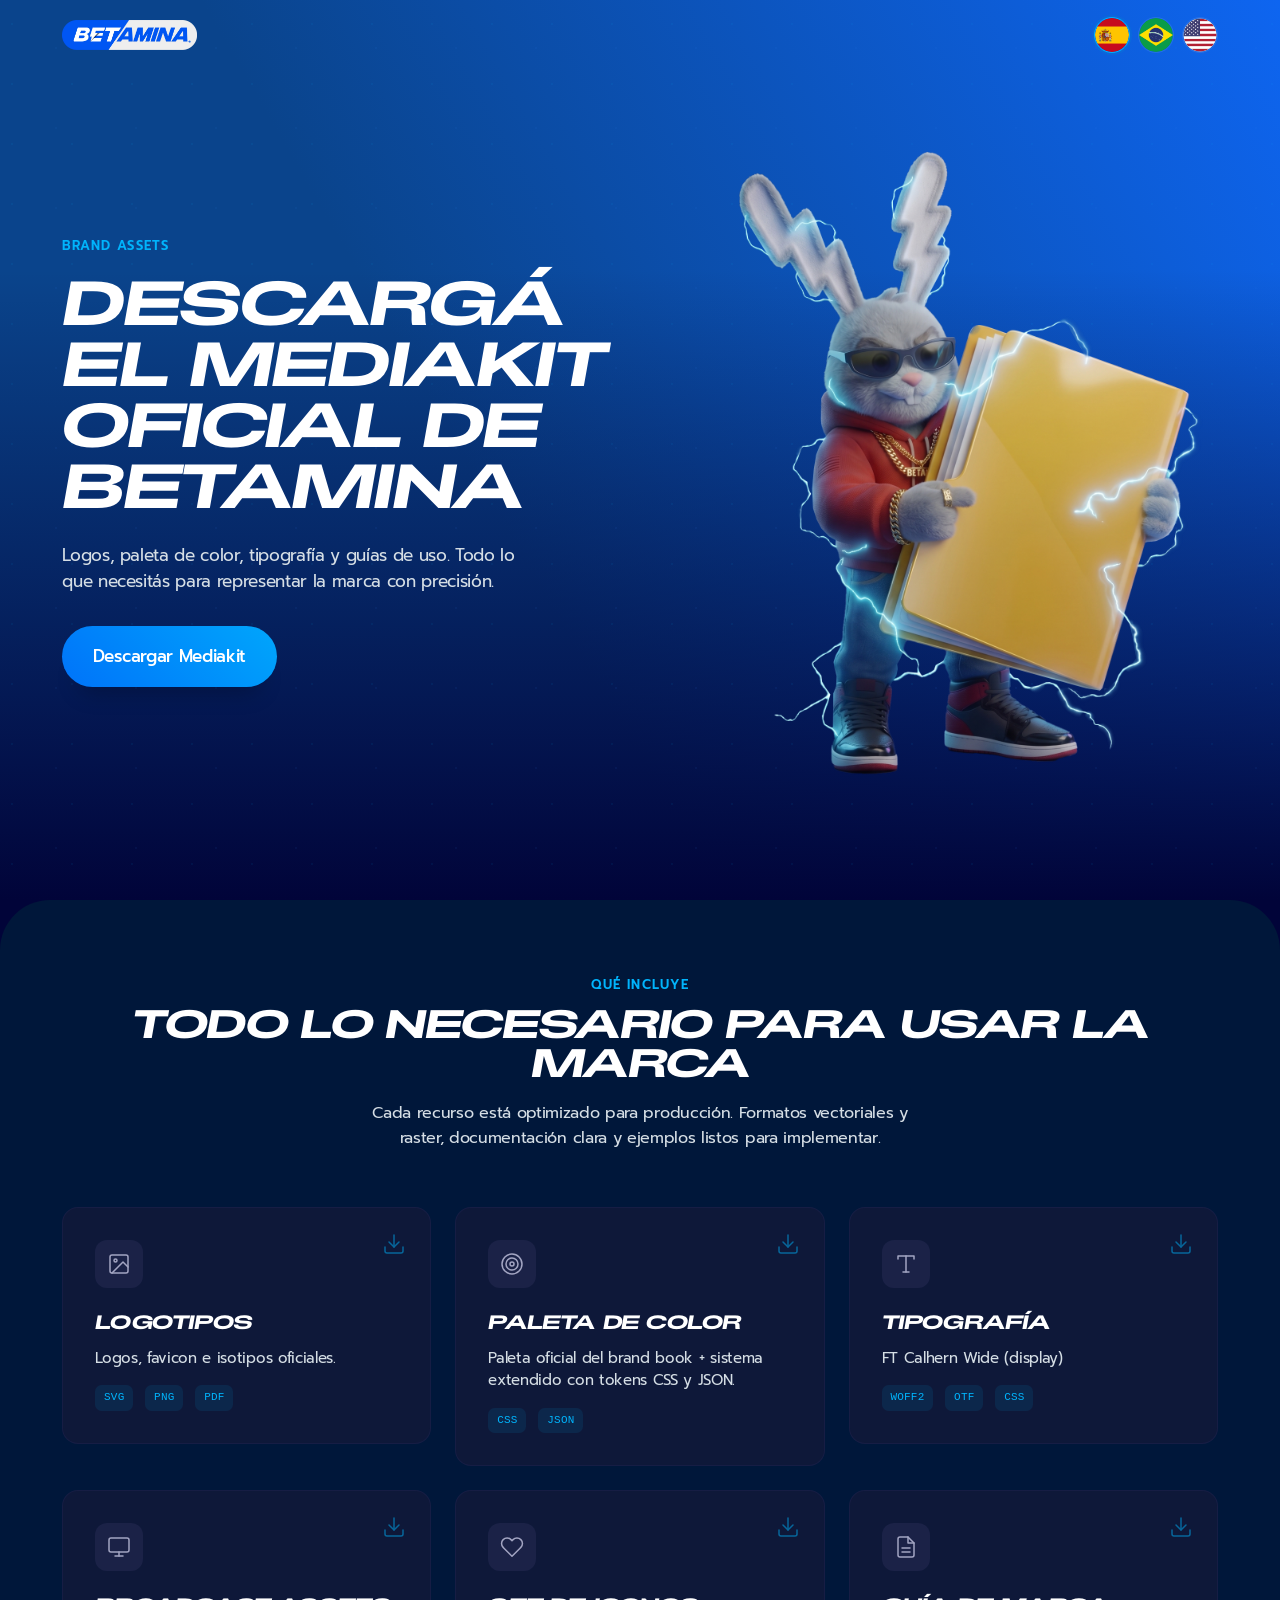
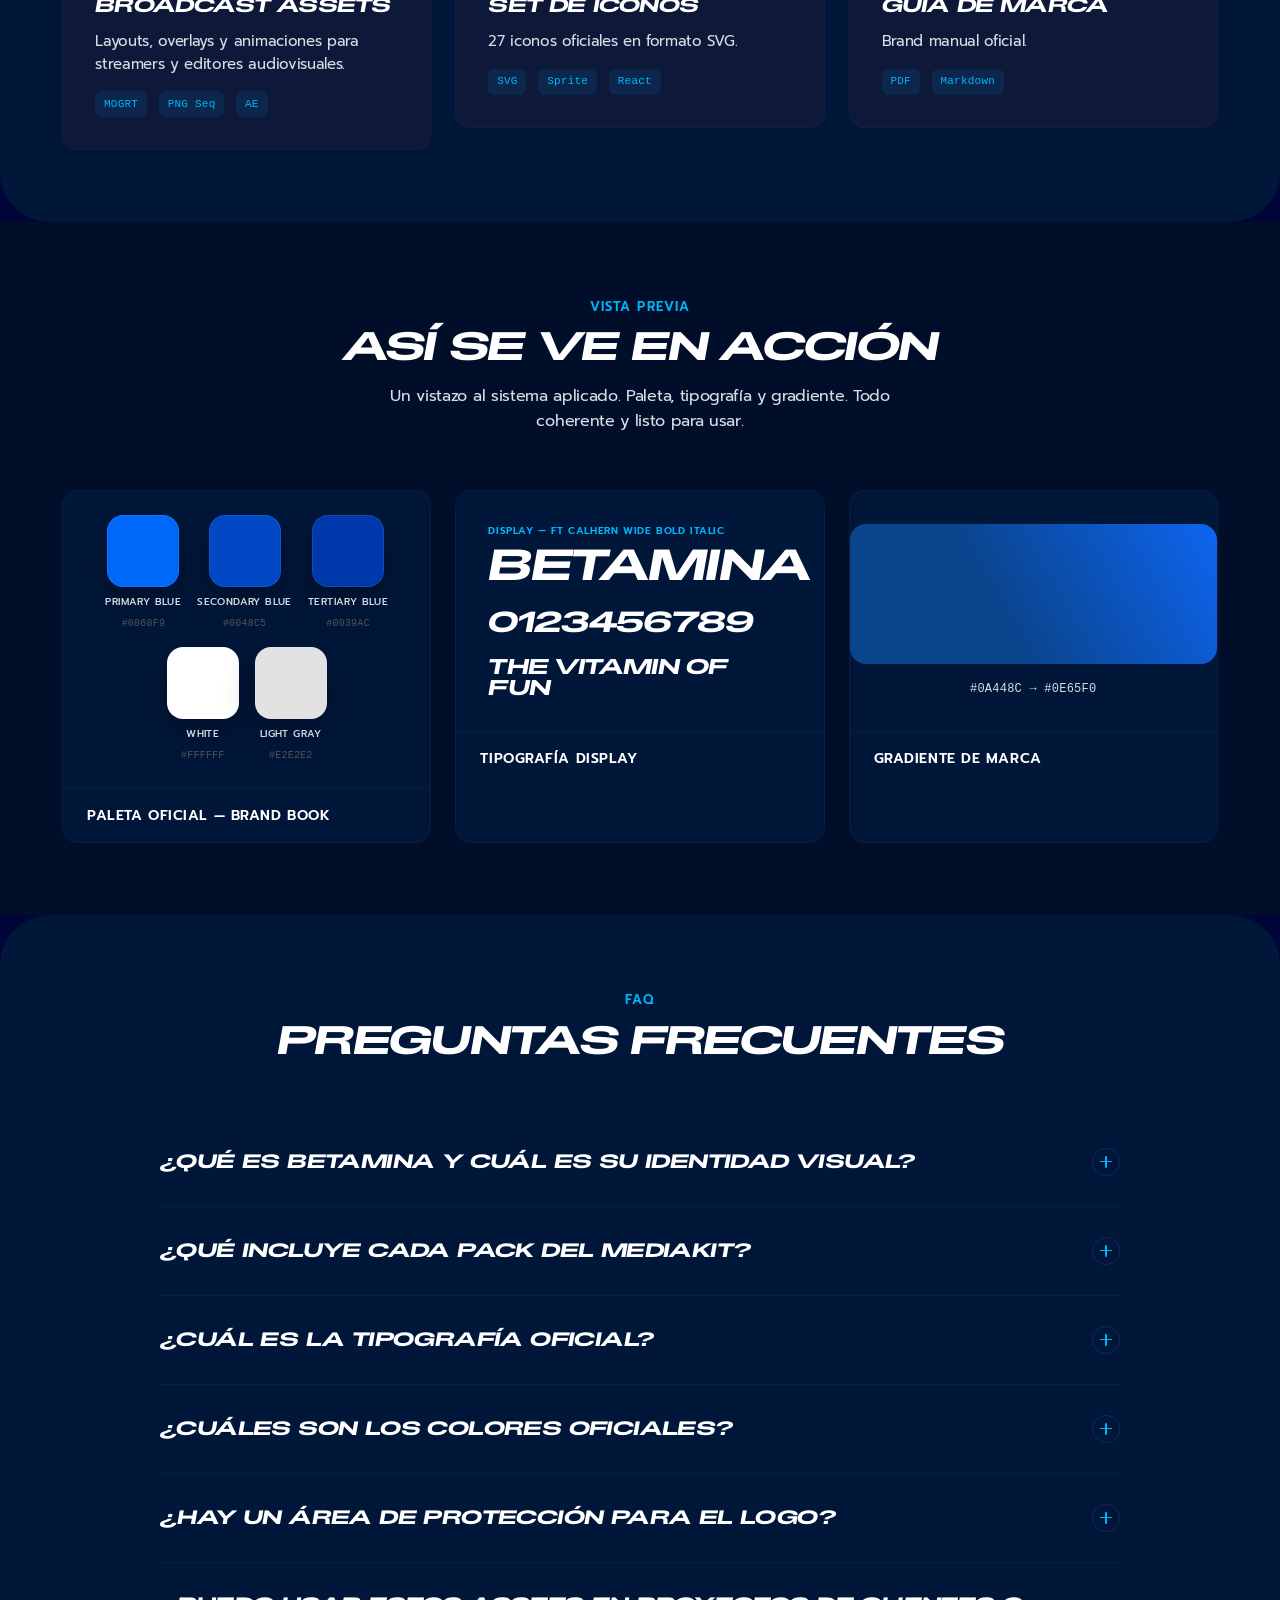
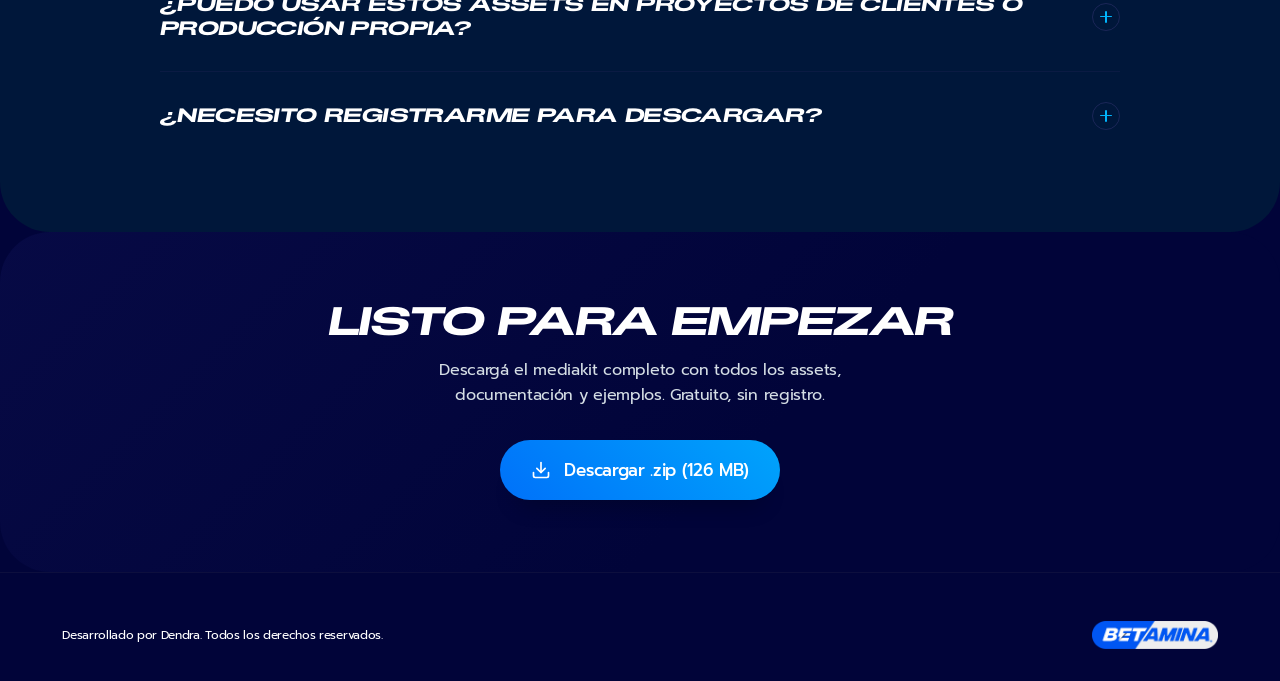
==== commit 020df27e: "Mediakit: bundle completo (126 MB) y etiquetas con el peso real" ====
--- a/index.html
+++ b/index.html
@@ -575,7 +575,7 @@
             <span>¿Necesito registrarme para descargar?</span>
             <span class="indicator" style="position:relative;"></span>
           </summary>
-          <div class="s-faq__a">No. La descarga es gratuita y sin registro. Cada pack está disponible como ZIP individual o podés descargar todo el Mediakit completo (295 MB) desde la sección de descarga.</div>
+          <div class="s-faq__a">No. La descarga es gratuita y sin registro. Cada pack está disponible como ZIP individual o podés descargar todo el Mediakit completo (126 MB) desde la sección de descarga.</div>
         </details>
 
       </div>
@@ -590,7 +590,7 @@
       <div class="s-cta__actions">
         <a href="downloads/Mediakit.zip" class="c-btn c-btn--lg js-dl" data-dl="Mediakit Completo">
           <svg width="20" height="20" viewBox="0 0 24 24" fill="none" stroke="currentColor" stroke-width="2" stroke-linecap="round" stroke-linejoin="round"><path d="M21 15v4a2 2 0 01-2 2H5a2 2 0 01-2-2v-4"/><polyline points="7 10 12 15 17 10"/><line x1="12" y1="15" x2="12" y2="3"/></svg>
-          Descargar .zip (295 MB)
+          Descargar .zip (126 MB)
         </a>
       </div>
     </div>
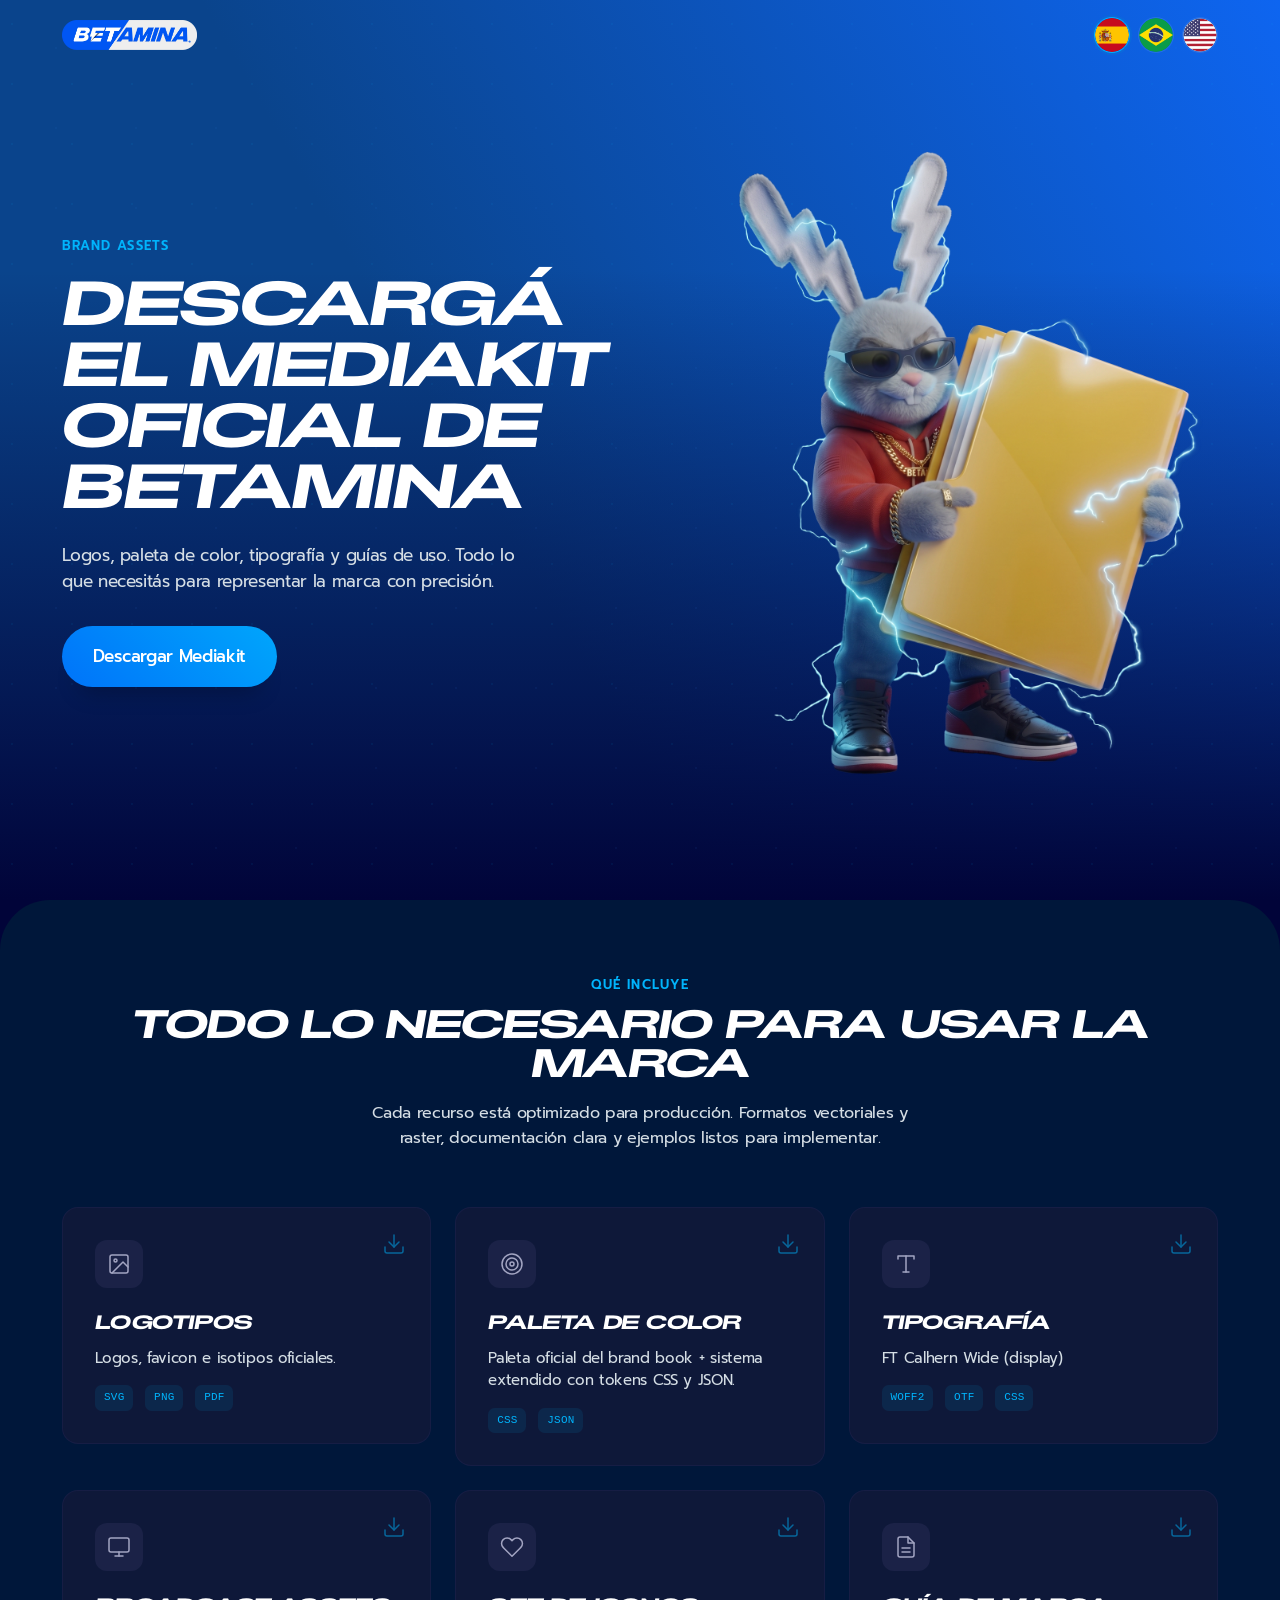
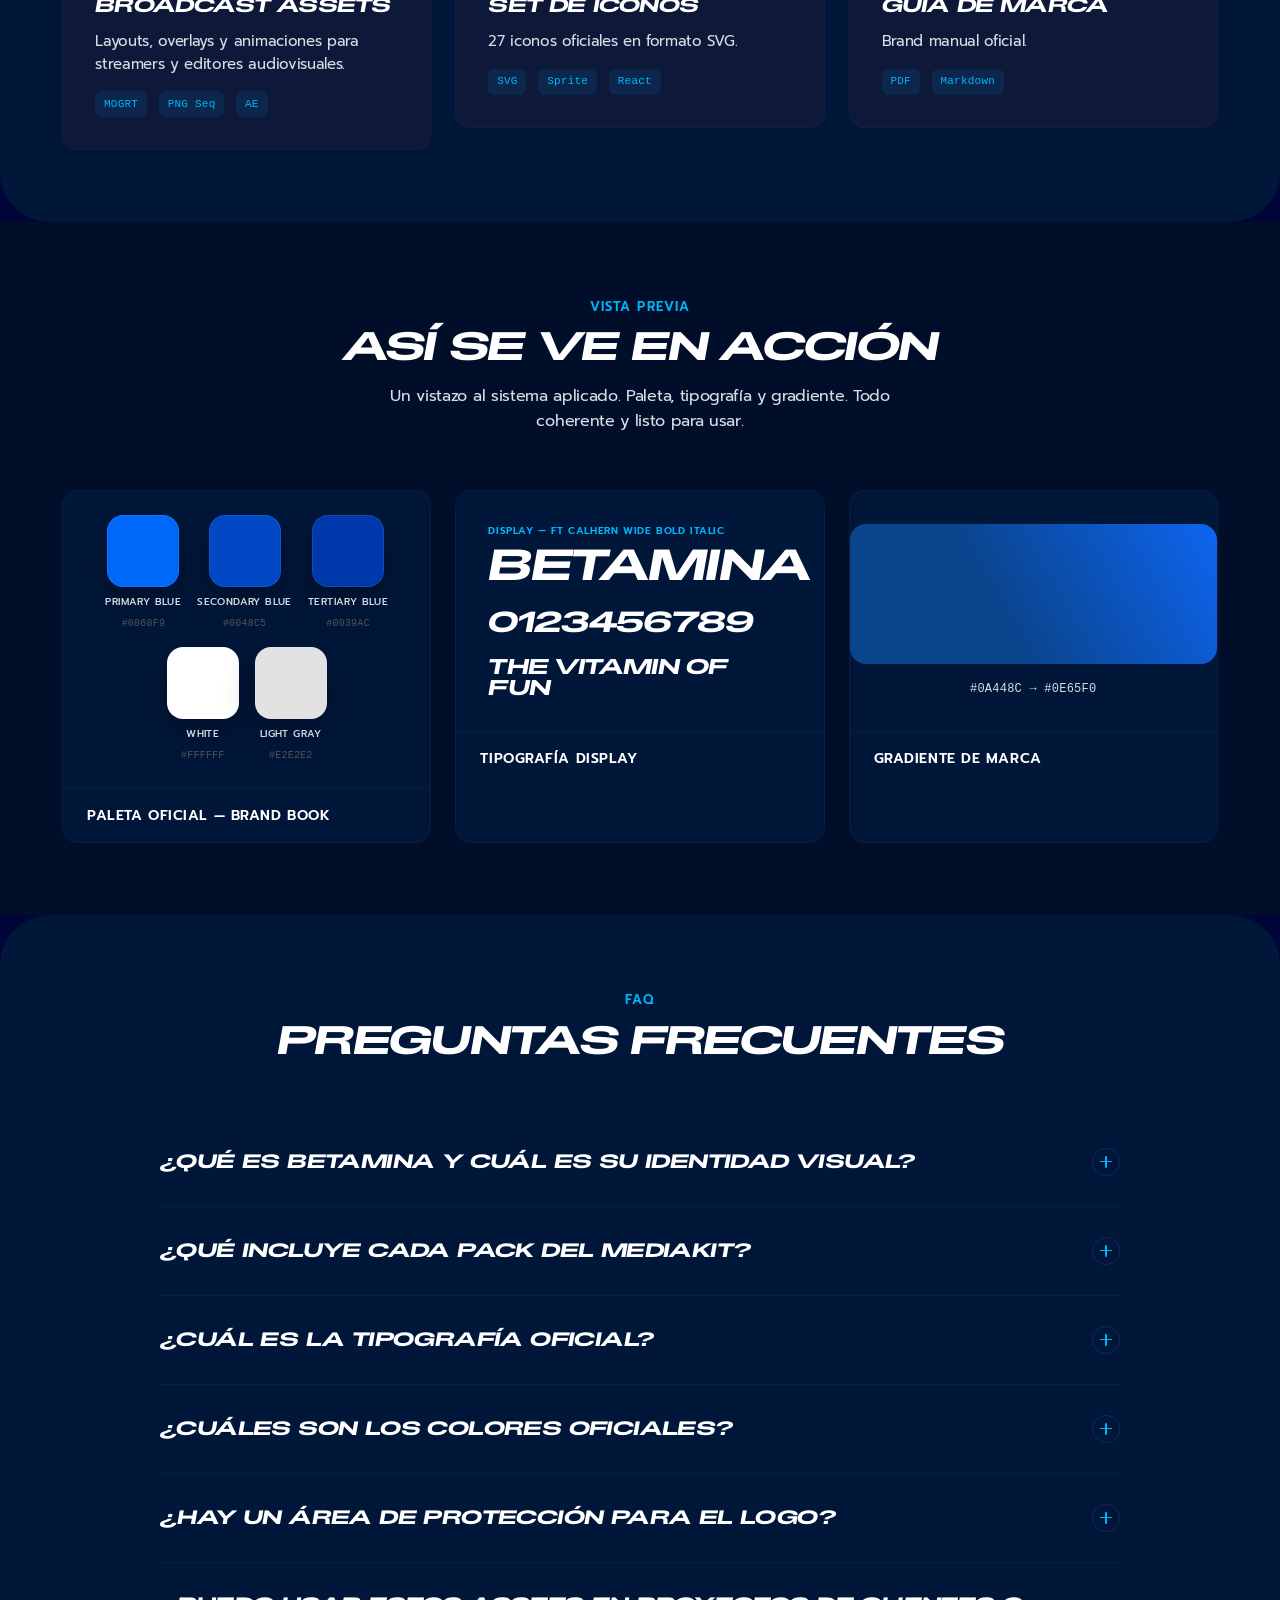
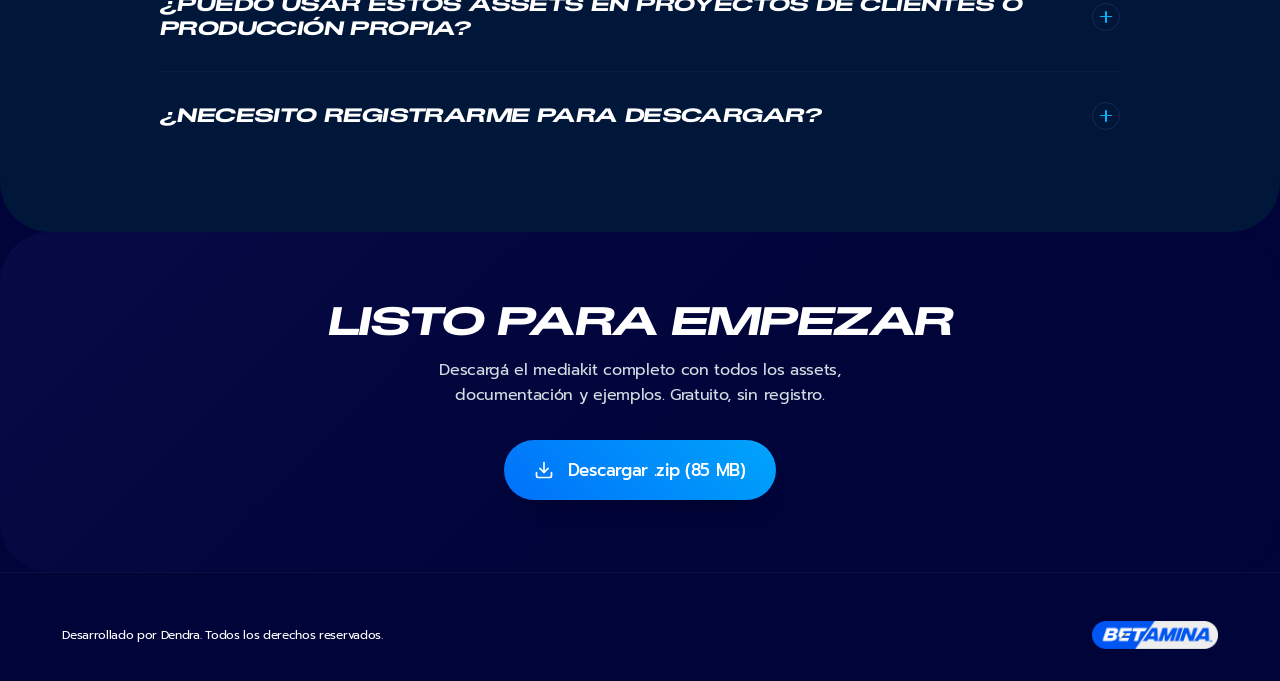
==== commit 7cc2c717: "Descarga nativa de los packs y bundle reducido al contenido de downloads/" ====
--- a/index.html
+++ b/index.html
@@ -7,26 +7,26 @@
   <link rel="preconnect" href="https://fonts.googleapis.com" />
   <link rel="preconnect" href="https://fonts.gstatic.com" crossorigin />
   <link href="https://fonts.googleapis.com/css2?family=Prompt:ital,wght@0,400;0,500;0,600;0,700;1,400;1,600&display=swap" rel="stylesheet" />
-  <link rel="icon" type="image/png" href="favicon.png" />
+  <link rel="icon" type="image/png" href="assets/favicon.png" />
   <style>
     @font-face {
       font-family: 'FT Calhern Wide';
-      src: url('mox3ccjl-FTCalhern-WideBold.otf') format('opentype');
+      src: url('assets/tipografia/mox3ccjl-FTCalhern-WideBold.otf') format('opentype');
       font-weight: 700; font-style: normal; font-display: swap;
     }
     @font-face {
       font-family: 'FT Calhern Wide';
-      src: url('mox3ccjl-FTCalhern-WideBoldItalic.otf') format('opentype');
+      src: url('assets/tipografia/mox3ccjl-FTCalhern-WideBoldItalic.otf') format('opentype');
       font-weight: 700; font-style: italic; font-display: swap;
     }
     @font-face {
       font-family: 'FT Calhern Wide';
-      src: url('mox3ccju-FTCalhern-WideSemibold.otf') format('opentype');
+      src: url('assets/tipografia/mox3ccju-FTCalhern-WideSemibold.otf') format('opentype');
       font-weight: 600; font-style: normal; font-display: swap;
     }
     @font-face {
       font-family: 'FT Calhern Wide';
-      src: url('mox3ccju-FTCalhern-WideSemiboldItalic.otf') format('opentype');
+      src: url('assets/tipografia/mox3ccju-FTCalhern-WideSemiboldItalic.otf') format('opentype');
       font-weight: 600; font-style: italic; font-display: swap;
     }
 
@@ -316,17 +316,17 @@
   <header class="c-header" id="header">
     <div class="c-header__inner">
       <a href="#" class="c-header__logo">
-        <img src="logo-betamina.webp" alt="Logotipo Betamina" style="height:3rem;width:auto;display:block;" />
+        <img src="assets/logo-betamina.webp" alt="Logotipo Betamina" style="height:3rem;width:auto;display:block;" />
       </a>
       <div class="c-header__lang">
         <a href="index.html" class="c-header__lang-btn active" title="Español">
-          <img src="flag-es.png" alt="Bandera España — Español" />
+          <img src="assets/flag-es.png" alt="Bandera España — Español" />
         </a>
         <a href="index-pt.html" class="c-header__lang-btn" title="Português">
-          <img src="flag-pt.png" alt="Bandera Brasil — Português" />
+          <img src="assets/flag-pt.png" alt="Bandera Brasil — Português" />
         </a>
         <a href="index-en.html" class="c-header__lang-btn" title="English">
-          <img src="flag-en.png" alt="Bandera Estados Unidos — English" />
+          <img src="assets/flag-en.png" alt="Bandera Estados Unidos — English" />
         </a>
       </div>
     </div>
@@ -343,10 +343,10 @@
         <span class="s-hero__eyebrow">Brand Assets</span>
         <h1 class="u-heading s-hero__headline">Descargá el mediakit oficial de Betamina</h1>
         <p class="u-text s-hero__deck">Logos, paleta de color, tipografía y guías de uso. Todo lo que necesitás para representar la marca con precisión.</p>
-        <a href="#cta" class="c-btn c-btn--lg">Descargar Mediakit</a>
+        <a href="downloads/Mediakit.zip" class="c-btn c-btn--lg" download>Descargar Mediakit</a>
       </div>
       <div class="s-hero__visual">
-        <img src="hero-mediakit.png" alt="Mockup del Mediakit Betamina" class="s-hero__img" />
+        <img src="assets/hero-mediakit.png" alt="Mockup del Mediakit Betamina" class="s-hero__img" />
       </div>
     </div>
   </section>
@@ -360,7 +360,7 @@
       </div>
       <div class="grid">
 
-        <a class="card-link" href="downloads/Logos_betamina.zip" data-dl="Logotipos">
+        <a class="card-link" download href="downloads/Logos_betamina.zip" data-dl="Logotipos">
           <div class="card">
             <svg class="card__dl-icon" width="24" height="24" viewBox="0 0 24 24" fill="none" stroke="currentColor" stroke-width="1.5" stroke-linecap="round" stroke-linejoin="round"><path d="M21 15v4a2 2 0 01-2 2H5a2 2 0 01-2-2v-4"/><polyline points="7 10 12 15 17 10"/><line x1="12" y1="15" x2="12" y2="3"/></svg>
             <div class="card__icon">
@@ -374,7 +374,7 @@
           </div>
         </a>
 
-        <a class="card-link" href="downloads/Paleta_de_colores.zip" data-dl="Paleta de Color">
+        <a class="card-link" download href="downloads/Paleta_de_colores.zip" data-dl="Paleta de Color">
           <div class="card">
             <svg class="card__dl-icon" width="24" height="24" viewBox="0 0 24 24" fill="none" stroke="currentColor" stroke-width="1.5" stroke-linecap="round" stroke-linejoin="round"><path d="M21 15v4a2 2 0 01-2 2H5a2 2 0 01-2-2v-4"/><polyline points="7 10 12 15 17 10"/><line x1="12" y1="15" x2="12" y2="3"/></svg>
             <div class="card__icon">
@@ -388,7 +388,7 @@
           </div>
         </a>
 
-        <a class="card-link" href="downloads/FTCalhern.zip" data-dl="Tipografía">
+        <a class="card-link" download href="downloads/FTCalhern.zip" data-dl="Tipografía">
           <div class="card">
             <svg class="card__dl-icon" width="24" height="24" viewBox="0 0 24 24" fill="none" stroke="currentColor" stroke-width="1.5" stroke-linecap="round" stroke-linejoin="round"><path d="M21 15v4a2 2 0 01-2 2H5a2 2 0 01-2-2v-4"/><polyline points="7 10 12 15 17 10"/><line x1="12" y1="15" x2="12" y2="3"/></svg>
             <div class="card__icon">
@@ -402,7 +402,7 @@
           </div>
         </a>
 
-        <a class="card-link" href="downloads/Broadcast Assets.zip" data-dl="Broadcast Assets">
+        <a class="card-link" download href="downloads/Broadcast Assets.zip" data-dl="Broadcast Assets">
           <div class="card">
             <svg class="card__dl-icon" width="24" height="24" viewBox="0 0 24 24" fill="none" stroke="currentColor" stroke-width="1.5" stroke-linecap="round" stroke-linejoin="round"><path d="M21 15v4a2 2 0 01-2 2H5a2 2 0 01-2-2v-4"/><polyline points="7 10 12 15 17 10"/><line x1="12" y1="15" x2="12" y2="3"/></svg>
             <div class="card__icon">
@@ -416,7 +416,7 @@
           </div>
         </a>
 
-        <a class="card-link" href="downloads/Iconos Betamina.zip" data-dl="Iconos">
+        <a class="card-link" download href="downloads/Iconos Betamina.zip" data-dl="Iconos">
           <div class="card">
             <svg class="card__dl-icon" width="24" height="24" viewBox="0 0 24 24" fill="none" stroke="currentColor" stroke-width="1.5" stroke-linecap="round" stroke-linejoin="round"><path d="M21 15v4a2 2 0 01-2 2H5a2 2 0 01-2-2v-4"/><polyline points="7 10 12 15 17 10"/><line x1="12" y1="15" x2="12" y2="3"/></svg>
             <div class="card__icon">
@@ -430,7 +430,7 @@
           </div>
         </a>
 
-        <a class="card-link" href="downloads/Manuales de marca.zip" data-dl="Guía de Marca">
+        <a class="card-link" download href="downloads/Manuales de marca.zip" data-dl="Guía de Marca">
           <div class="card">
             <svg class="card__dl-icon" width="24" height="24" viewBox="0 0 24 24" fill="none" stroke="currentColor" stroke-width="1.5" stroke-linecap="round" stroke-linejoin="round"><path d="M21 15v4a2 2 0 01-2 2H5a2 2 0 01-2-2v-4"/><polyline points="7 10 12 15 17 10"/><line x1="12" y1="15" x2="12" y2="3"/></svg>
             <div class="card__icon">
@@ -575,7 +575,7 @@
             <span>¿Necesito registrarme para descargar?</span>
             <span class="indicator" style="position:relative;"></span>
           </summary>
-          <div class="s-faq__a">No. La descarga es gratuita y sin registro. Cada pack está disponible como ZIP individual o podés descargar todo el Mediakit completo (126 MB) desde la sección de descarga.</div>
+          <div class="s-faq__a">No. La descarga es gratuita y sin registro. Cada pack está disponible como ZIP individual o podés descargar todo el Mediakit completo (85 MB) desde la sección de descarga.</div>
         </details>
 
       </div>
@@ -588,9 +588,9 @@
       <h2 class="u-heading s-cta__title">Listo para empezar</h2>
       <p class="u-text s-cta__sub">Descargá el mediakit completo con todos los assets, documentación y ejemplos. Gratuito, sin registro.</p>
       <div class="s-cta__actions">
-        <a href="downloads/Mediakit.zip" class="c-btn c-btn--lg js-dl" data-dl="Mediakit Completo">
+        <a href="downloads/Mediakit.zip" class="c-btn c-btn--lg js-dl" download data-dl="Mediakit Completo">
           <svg width="20" height="20" viewBox="0 0 24 24" fill="none" stroke="currentColor" stroke-width="2" stroke-linecap="round" stroke-linejoin="round"><path d="M21 15v4a2 2 0 01-2 2H5a2 2 0 01-2-2v-4"/><polyline points="7 10 12 15 17 10"/><line x1="12" y1="15" x2="12" y2="3"/></svg>
-          Descargar .zip (126 MB)
+          Descargar .zip (85 MB)
         </a>
       </div>
     </div>
@@ -602,7 +602,7 @@
         <div class="c-footer__copy">Desarrollado por Dendra. Todos los derechos reservados.</div>
       </div>
       <a href="#" class="c-footer__logo">
-        <img src="logo-betamina.webp" alt="Logotipo Betamina" style="height:2.8rem;width:auto;display:block;" />
+        <img src="assets/logo-betamina.webp" alt="Logotipo Betamina" style="height:2.8rem;width:auto;display:block;" />
       </a>
     </div>
   </footer>
@@ -613,31 +613,8 @@
       header.classList.toggle('scrolled', window.scrollY > 48);
     }, { passive: true });
 
-    function downloadFile(url, name) {
-      return fetch(url)
-        .then(res => { if (!res.ok) throw new Error('HTTP ' + res.status); return res.blob(); })
-        .then(blob => {
-          const blobUrl = URL.createObjectURL(blob);
-          const a = document.createElement('a');
-          a.href = blobUrl;
-          a.download = name + '.zip';
-          document.body.appendChild(a);
-          a.click();
-          document.body.removeChild(a);
-          setTimeout(() => URL.revokeObjectURL(blobUrl), 1000);
-        });
-    }
-
-    document.querySelectorAll('.card-link, .js-dl').forEach(el => {
-      el.addEventListener('click', function(e) {
-        e.preventDefault();
-        const url = this.getAttribute('href');
-        const name = this.getAttribute('data-dl');
-        if (!url || url === '#') return;
-        this.classList.add('downloading');
-        downloadFile(url, name)
-          .finally(() => { this.classList.remove('downloading'); });
-      });
+    // Los enlaces de descarga usan el propio navegador (atributo download):
+    // sin fetch ni blob, con barra de progreso real y sin cargar el archivo en memoria.
     });
   </script>
 
